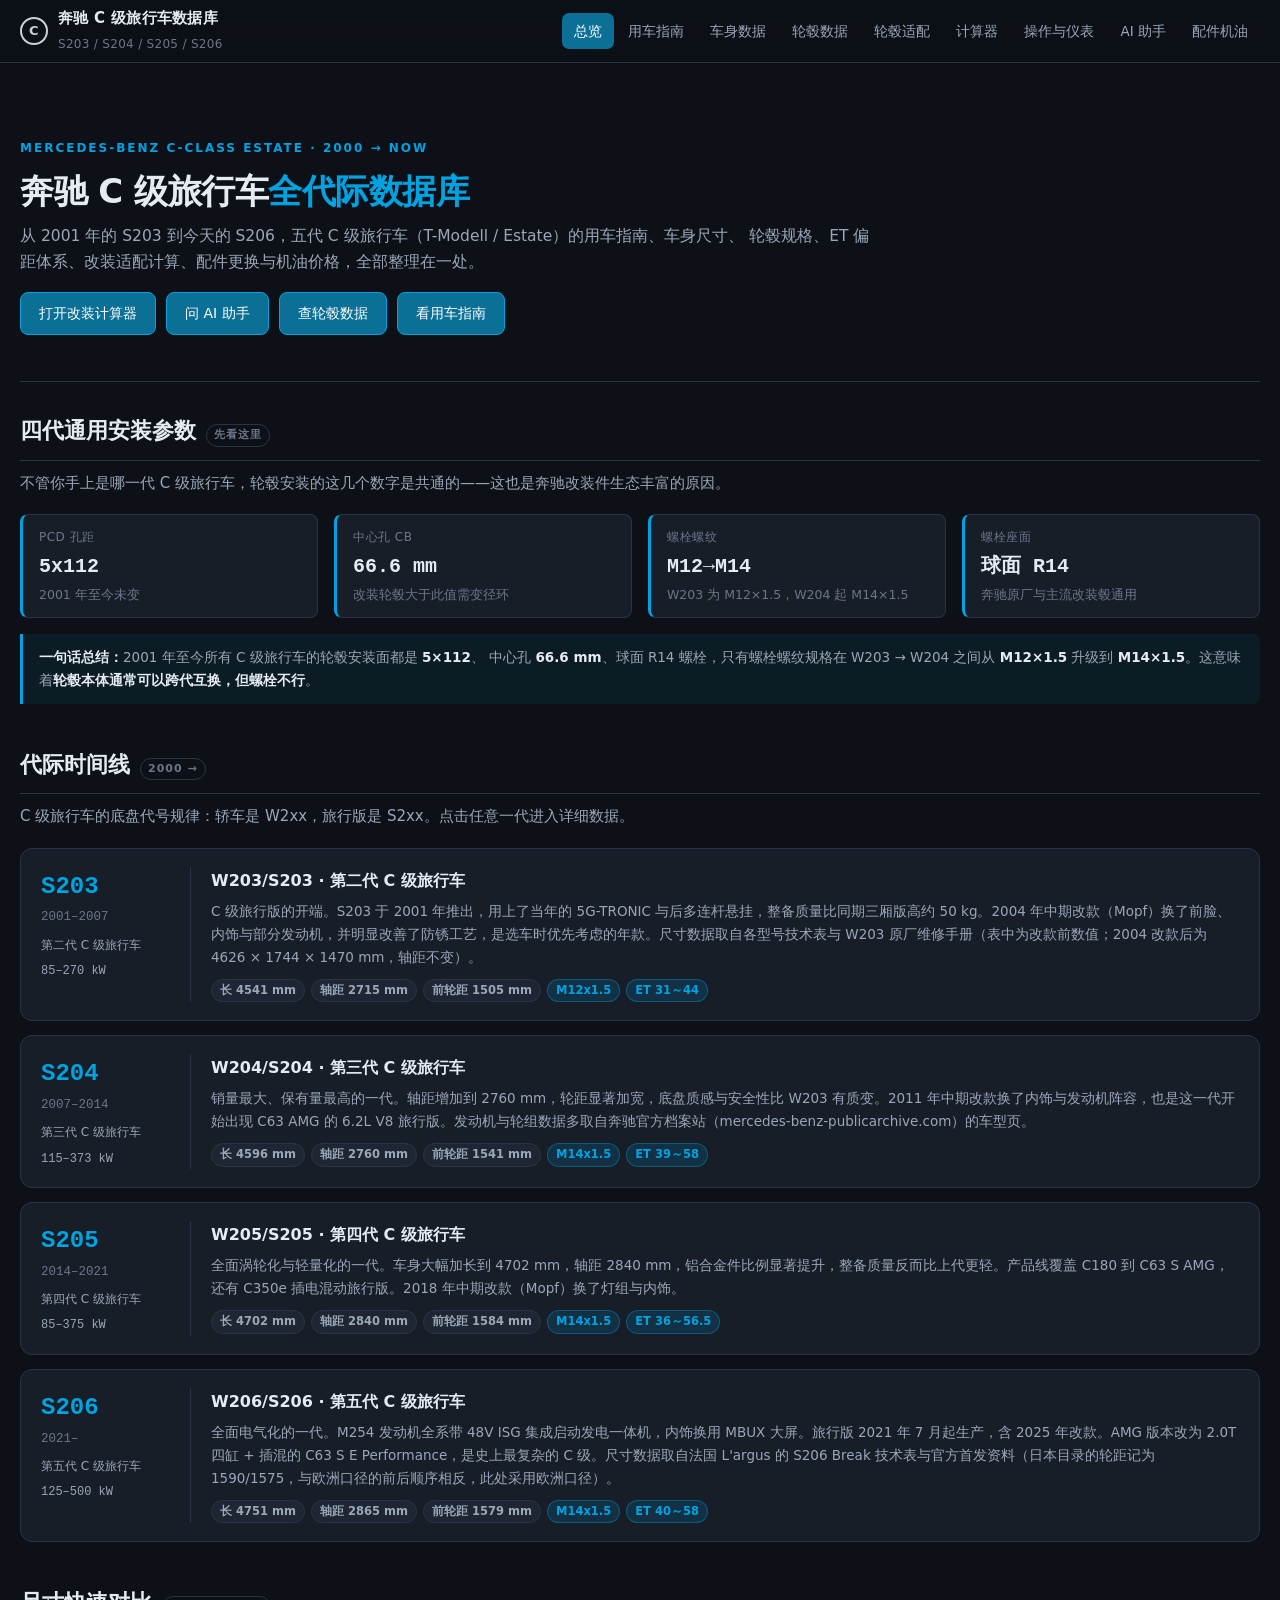
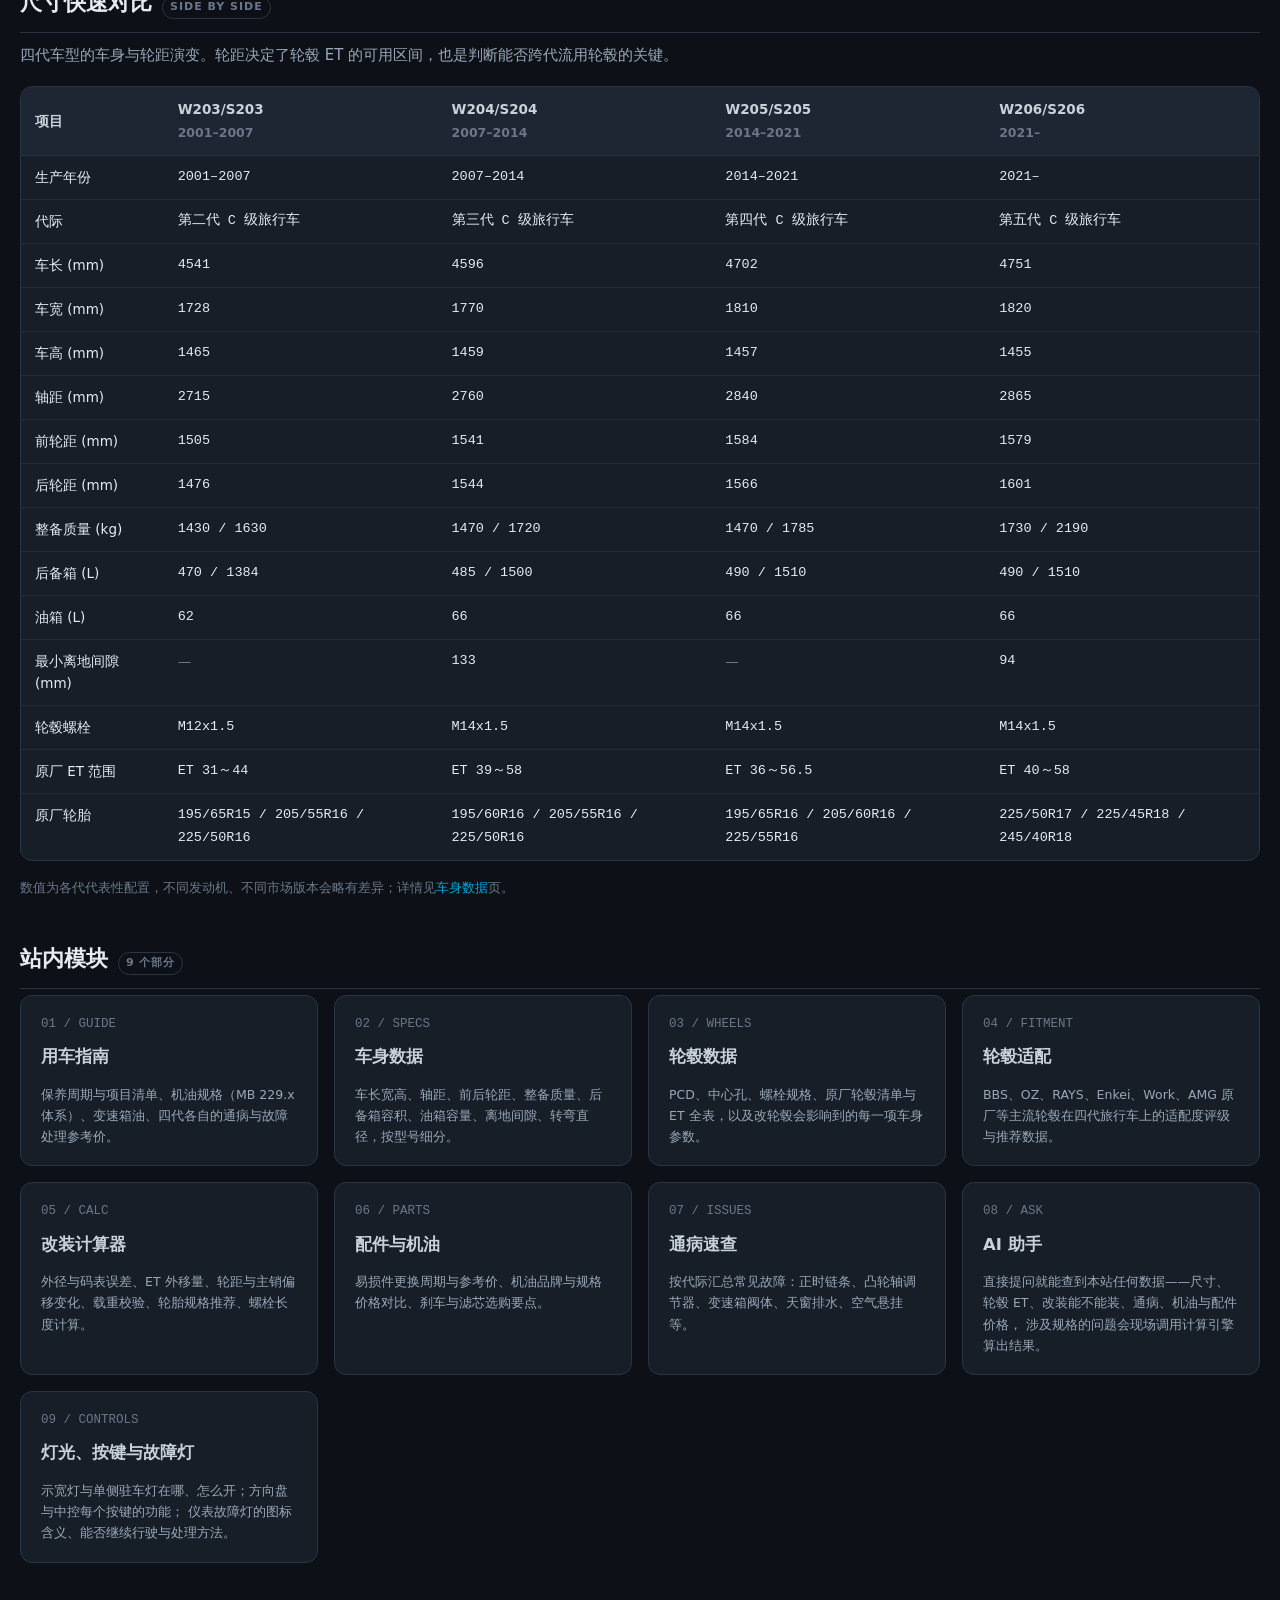
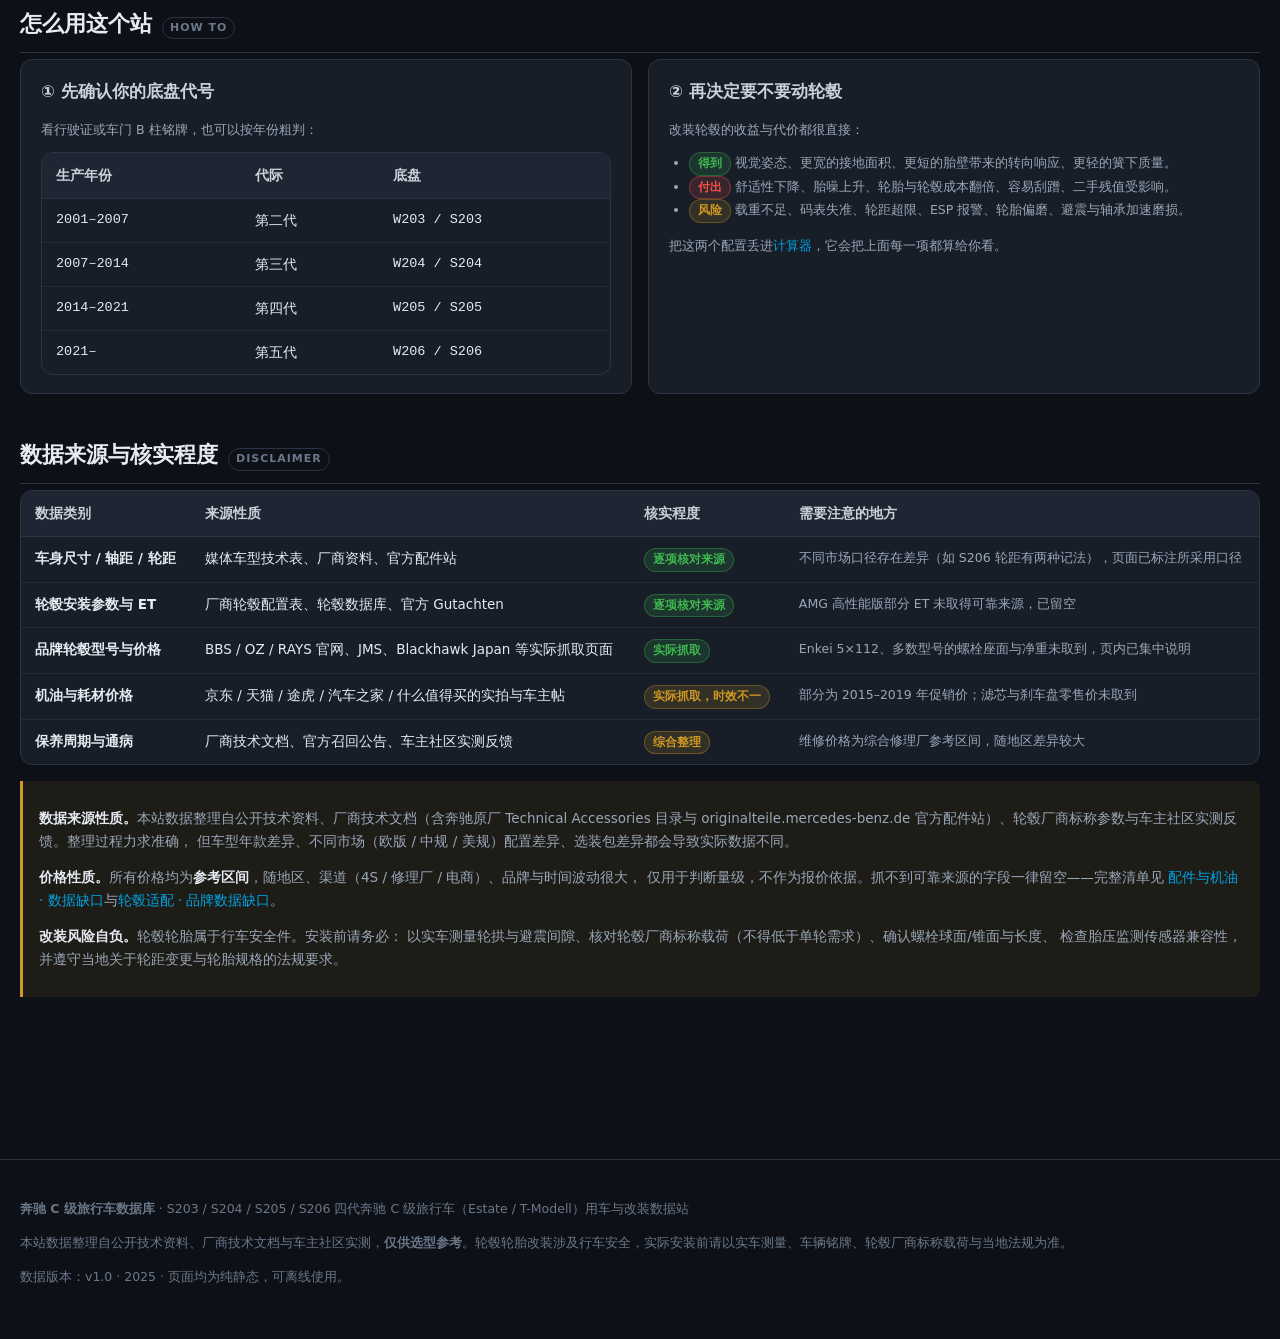
==== index.html @ 6a187854 "feat: 奔驰 C 级旅行车数据库（S203/S204/S205/S206） 纯静态站点，无框架、无构建、无依赖。  - 9 个页面：总览 / 用车指南 / 车身数据 / 轮毂数据 / 改装适配 /" ====
﻿<!DOCTYPE html>
<html lang="zh-CN">
<head>
<meta charset="UTF-8">
<meta name="viewport" content="width=device-width, initial-scale=1">
<title>奔驰 C 级旅行车数据库 · S203/S204/S205/S206 用车指南与轮毂数据</title>
<meta name="description" content="奔驰 C 级旅行车（Estate/T-Modell）2000 年以后全代际资料库：S203、S204、S205、S206 车身尺寸、轮毂数据、ET 偏距、改装适配计算、配件价格与机油规格。">
<link rel="icon" href="favicon.svg" type="image/svg+xml">
<link rel="stylesheet" href="assets/css/style.css">
</head>
<body>

<header class="topbar" id="site-header"></header>

<main class="wrap">

  <div class="hero">
    <span class="eyebrow">Mercedes-Benz C-Class Estate · 2000 → Now</span>
    <h1>奔驰 C 级旅行车<span class="accent">全代际数据库</span></h1>
    <p>从 2001 年的 S203 到今天的 S206，五代 C 级旅行车（T-Modell / Estate）的用车指南、车身尺寸、
       轮毂规格、ET 偏距体系、改装适配计算、配件更换与机油价格，全部整理在一处。</p>
    <div class="toolbar mt16">
      <a class="btn" href="calculator.html">打开改装计算器</a>
      <a class="btn ghost" href="assistant.html">问 AI 助手</a>
      <a class="btn ghost" href="wheels.html">查轮毂数据</a>
      <a class="btn ghost" href="guide.html">看用车指南</a>
    </div>
  </div>

  <!-- ================= 关键数字 ================= -->
  <section>
    <h2 id="key">四代通用安装参数<span class="tag">先看这里</span></h2>
    <p class="lead">不管你手上是哪一代 C 级旅行车，轮毂安装的这几个数字是共通的——这也是奔驰改装件生态丰富的原因。</p>
    <div class="grid cols-4" id="key-stats"></div>
    <div class="note mt16">
      <strong>一句话总结：</strong>2001 年至今所有 C 级旅行车的轮毂安装面都是 <strong>5×112</strong>、
      中心孔 <strong>66.6 mm</strong>、球面 R14 螺栓，只有螺栓螺纹规格在 W203 → W204 之间从
      <strong>M12×1.5</strong> 升级到 <strong>M14×1.5</strong>。这意味着<strong>轮毂本体通常可以跨代互换，但螺栓不行</strong>。
    </div>
  </section>

  <!-- ================= 代际时间线 ================= -->
  <section>
    <h2 id="gens">代际时间线<span class="tag">2000 →</span></h2>
    <p class="lead">C 级旅行车的底盘代号规律：轿车是 W2xx，旅行版是 S2xx。点击任意一代进入详细数据。</p>
    <div class="timeline" id="timeline"></div>
  </section>

  <!-- ================= 快速对比 ================= -->
  <section>
    <h2 id="compare">尺寸快速对比<span class="tag">Side by Side</span></h2>
    <p class="lead">四代车型的车身与轮距演变。轮距决定了轮毂 ET 的可用区间，也是判断能否跨代流用轮毂的关键。</p>
    <div id="quick-compare"></div>
    <div id="compare-note"></div>
  </section>

  <!-- ================= 功能入口 ================= -->
  <section>
    <h2 id="modules">站内模块<span class="tag">9 个部分</span></h2>
    <div class="grid cols-3">
      <a class="card hover" href="guide.html">
        <div class="card-meta">01 / GUIDE</div>
        <h3>用车指南</h3>
        <p class="muted small">保养周期与项目清单、机油规格（MB 229.x 体系）、变速箱油、四代各自的通病与故障处理参考价。</p>
      </a>
      <a class="card hover" href="specs.html">
        <div class="card-meta">02 / SPECS</div>
        <h3>车身数据</h3>
        <p class="muted small">车长宽高、轴距、前后轮距、整备质量、后备箱容积、油箱容量、离地间隙、转弯直径，按型号细分。</p>
      </a>
      <a class="card hover" href="wheels.html">
        <div class="card-meta">03 / WHEELS</div>
        <h3>轮毂数据</h3>
        <p class="muted small">PCD、中心孔、螺栓规格、原厂轮毂清单与 ET 全表，以及改轮毂会影响到的每一项车身参数。</p>
      </a>
      <a class="card hover" href="fitment.html">
        <div class="card-meta">04 / FITMENT</div>
        <h3>轮毂适配</h3>
        <p class="muted small">BBS、OZ、RAYS、Enkei、Work、AMG 原厂等主流轮毂在四代旅行车上的适配度评级与推荐数据。</p>
      </a>
      <a class="card hover" href="calculator.html">
        <div class="card-meta">05 / CALC</div>
        <h3>改装计算器</h3>
        <p class="muted small">外径与码表误差、ET 外移量、轮距与主销偏移变化、载重校验、轮胎规格推荐、螺栓长度计算。</p>
      </a>
      <a class="card hover" href="parts.html">
        <div class="card-meta">06 / PARTS</div>
        <h3>配件与机油</h3>
        <p class="muted small">易损件更换周期与参考价、机油品牌与规格价格对比、刹车与滤芯选购要点。</p>
      </a>
      <a class="card hover" href="guide.html#issues">
        <div class="card-meta">07 / ISSUES</div>
        <h3>通病速查</h3>
        <p class="muted small">按代际汇总常见故障：正时链条、凸轮轴调节器、变速箱阀体、天窗排水、空气悬挂等。</p>
      </a>
      <a class="card hover" href="assistant.html">
        <div class="card-meta">08 / ASK</div>
        <h3>AI 助手</h3>
        <p class="muted small">直接提问就能查到本站任何数据——尺寸、轮毂 ET、改装能不能装、通病、机油与配件价格，
           涉及规格的问题会现场调用计算引擎算出结果。</p>
      </a>
      <a class="card hover" href="controls.html">
        <div class="card-meta">09 / CONTROLS</div>
        <h3>灯光、按键与故障灯</h3>
        <p class="muted small">示宽灯与单侧驻车灯在哪、怎么开；方向盘与中控每个按键的功能；
           仪表故障灯的图标含义、能否继续行驶与处理方法。</p>
      </a>
    </div>
  </section>

  <!-- ================= 使用说明 ================= -->
  <section>
    <h2 id="usage">怎么用这个站<span class="tag">How to</span></h2>
    <div class="grid cols-2">
      <div class="card">
        <h3 class="mt0">① 先确认你的底盘代号</h3>
        <p class="muted small">看行驶证或车门 B 柱铭牌，也可以按年份粗判：</p>
        <div class="table-scroll">
          <table style="min-width:auto">
            <thead><tr><th>生产年份</th><th>代际</th><th>底盘</th></tr></thead>
            <tbody>
              <tr><td class="mono">2001–2007</td><td>第二代</td><td class="mono">W203 / S203</td></tr>
              <tr><td class="mono">2007–2014</td><td>第三代</td><td class="mono">W204 / S204</td></tr>
              <tr><td class="mono">2014–2021</td><td>第四代</td><td class="mono">W205 / S205</td></tr>
              <tr><td class="mono">2021–</td><td>第五代</td><td class="mono">W206 / S206</td></tr>
            </tbody>
          </table>
        </div>
      </div>
      <div class="card">
        <h3 class="mt0">② 再决定要不要动轮毂</h3>
        <p class="muted small">改装轮毂的收益与代价都很直接：</p>
        <ul class="small muted" style="padding-left:20px">
          <li><span class="badge ok">得到</span> 视觉姿态、更宽的接地面积、更短的胎壁带来的转向响应、更轻的簧下质量。</li>
          <li><span class="badge bad">付出</span> 舒适性下降、胎噪上升、轮胎与轮毂成本翻倍、容易刮蹭、二手残值受影响。</li>
          <li><span class="badge warn">风险</span> 载重不足、码表失准、轮距超限、ESP 报警、轮胎偏磨、避震与轴承加速磨损。</li>
        </ul>
        <p class="small muted mb0">把这两个配置丢进<a href="calculator.html">计算器</a>，它会把上面每一项都算给你看。</p>
      </div>
    </div>
  </section>

  <!-- ================= 免责 ================= -->
  <section>
    <h2 id="disclaimer">数据来源与核实程度<span class="tag">Disclaimer</span></h2>

    <div class="table-scroll">
      <table>
        <thead><tr><th>数据类别</th><th>来源性质</th><th>核实程度</th><th>需要注意的地方</th></tr></thead>
        <tbody>
          <tr>
            <td><strong>车身尺寸 / 轴距 / 轮距</strong></td>
            <td>媒体车型技术表、厂商资料、官方配件站</td>
            <td><span class="badge ok">逐项核对来源</span></td>
            <td class="small muted">不同市场口径存在差异（如 S206 轮距有两种记法），页面已标注所采用口径</td>
          </tr>
          <tr>
            <td><strong>轮毂安装参数与 ET</strong></td>
            <td>厂商轮毂配置表、轮毂数据库、官方 Gutachten</td>
            <td><span class="badge ok">逐项核对来源</span></td>
            <td class="small muted">AMG 高性能版部分 ET 未取得可靠来源，已留空</td>
          </tr>
          <tr>
            <td><strong>品牌轮毂型号与价格</strong></td>
            <td>BBS / OZ / RAYS 官网、JMS、Blackhawk Japan 等实际抓取页面</td>
            <td><span class="badge ok">实际抓取</span></td>
            <td class="small muted">Enkei 5×112、多数型号的螺栓座面与净重未取到，页内已集中说明</td>
          </tr>
          <tr>
            <td><strong>机油与耗材价格</strong></td>
            <td>京东 / 天猫 / 途虎 / 汽车之家 / 什么值得买的实拍与车主帖</td>
            <td><span class="badge warn">实际抓取，时效不一</span></td>
            <td class="small muted">部分为 2015–2019 年促销价；滤芯与刹车盘零售价未取到</td>
          </tr>
          <tr>
            <td><strong>保养周期与通病</strong></td>
            <td>厂商技术文档、官方召回公告、车主社区实测反馈</td>
            <td><span class="badge warn">综合整理</span></td>
            <td class="small muted">维修价格为综合修理厂参考区间，随地区差异较大</td>
          </tr>
        </tbody>
      </table>
    </div>

    <div class="note warn mt16">
      <p><strong>数据来源性质。</strong>本站数据整理自公开技术资料、厂商技术文档（含奔驰原厂 Technical Accessories 目录与
         originalteile.mercedes-benz.de 官方配件站）、轮毂厂商标称参数与车主社区实测反馈。整理过程力求准确，
         但车型年款差异、不同市场（欧版 / 中规 / 美规）配置差异、选装包差异都会导致实际数据不同。</p>
      <p><strong>价格性质。</strong>所有价格均为<strong>参考区间</strong>，随地区、渠道（4S / 修理厂 / 电商）、品牌与时间波动很大，
         仅用于判断量级，不作为报价依据。抓不到可靠来源的字段一律留空——完整清单见
         <a href="parts.html#gaps">配件与机油 · 数据缺口</a>与<a href="fitment.html#brands">轮毂适配 · 品牌数据缺口</a>。</p>
      <p><strong>改装风险自负。</strong>轮毂轮胎属于行车安全件。安装前请务必：
         以实车测量轮拱与避震间隙、核对轮毂厂商标称载荷（不得低于单轮需求）、确认螺栓球面/锥面与长度、
         检查胎压监测传感器兼容性，并遵守当地关于轮距变更与轮胎规格的法规要求。</p>
    </div>
  </section>

</main>

<footer class="footer" id="site-footer"></footer>

<script src="data/c-class-data.js"></script>
<script src="assets/js/app.js"></script>
<script src="assets/js/home.js"></script>
</body>
</html>
---- assets/css/style.css ----
/* ==========================================================================
   奔驰 C 级旅行车（S203 / S204 / S205 / S206）用车与改装数据库
   统一样式表
   ========================================================================== */

:root {
  /* 配色：深色底 + 奔驰银 + AMG 点缀 */
  --bg: #0d1117;
  --bg-soft: #141a23;
  --panel: #171e28;
  --panel-2: #1d2632;
  --line: #2a3444;
  --line-soft: #222b38;

  --text: #e6ebf2;
  --text-dim: #9aa7b8;
  --text-faint: #6b7789;

  --accent: #00a3e0;        /* 奔驰蓝 */
  --accent-dim: #0b6f96;
  --silver: #c9d1d9;
  --amg: #e10600;           /* AMG 红 */
  --ok: #3fb950;
  --warn: #d29922;
  --bad: #f85149;
  --purple: #a371f7;

  --radius: 12px;
  --radius-sm: 8px;
  --shadow: 0 6px 24px rgba(0, 0, 0, .35);
  --mono: "SFMono-Regular", Consolas, "Liberation Mono", Menlo, monospace;
  --sans: "Segoe UI", "Microsoft YaHei", "PingFang SC", "Hiragino Sans GB", system-ui, sans-serif;
}

* { box-sizing: border-box; }

html { scroll-behavior: smooth; scroll-padding-top: 84px; }

body {
  margin: 0;
  background: var(--bg);
  color: var(--text);
  font-family: var(--sans);
  font-size: 15px;
  line-height: 1.7;
  -webkit-font-smoothing: antialiased;
}

a { color: var(--accent); text-decoration: none; }
a:hover { text-decoration: underline; }

/* ---------- 顶部导航 ---------- */
.topbar {
  position: sticky;
  top: 0;
  z-index: 100;
  background: rgba(13, 17, 23, .92);
  backdrop-filter: blur(10px);
  border-bottom: 1px solid var(--line);
}

.topbar-inner {
  max-width: 1280px;
  margin: 0 auto;
  padding: 0 20px;
  display: flex;
  align-items: center;
  gap: 22px;
  min-height: 62px;
  flex-wrap: wrap;
}

.brand {
  display: flex;
  align-items: center;
  gap: 10px;
  font-weight: 700;
  font-size: 15px;
  color: var(--text);
  letter-spacing: .3px;
  white-space: nowrap;
}
.brand:hover { text-decoration: none; }
.brand .mark {
  width: 28px; height: 28px;
  display: grid; place-items: center;
  border: 2px solid var(--silver);
  border-radius: 50%;
  font-size: 13px;
  color: var(--silver);
  flex: 0 0 auto;
}
.brand small { color: var(--text-faint); font-weight: 400; font-size: 12px; }

.nav { display: flex; gap: 2px; flex-wrap: wrap; margin-left: auto; }
.nav a {
  padding: 7px 12px;
  border-radius: 7px;
  color: var(--text-dim);
  font-size: 13.5px;
  white-space: nowrap;
  transition: .15s;
}
.nav a:hover { background: var(--panel-2); color: var(--text); text-decoration: none; }
.nav a.active { background: var(--accent-dim); color: #fff; }

/* ---------- 布局 ---------- */
.wrap { max-width: 1280px; margin: 0 auto; padding: 28px 20px 80px; }

.hero {
  padding: 44px 0 30px;
  border-bottom: 1px solid var(--line);
  margin-bottom: 30px;
}
.hero h1 {
  margin: 0 0 10px;
  font-size: 34px;
  line-height: 1.25;
  letter-spacing: -.5px;
}
.hero h1 .accent { color: var(--accent); }
.hero p { margin: 0; color: var(--text-dim); max-width: 860px; font-size: 15.5px; }
.hero .eyebrow {
  display: inline-block;
  font-size: 12px;
  letter-spacing: 2px;
  text-transform: uppercase;
  color: var(--accent);
  margin-bottom: 12px;
  font-weight: 600;
}

section { margin-bottom: 42px; }

h2 {
  font-size: 22px;
  margin: 0 0 6px;
  padding-bottom: 10px;
  border-bottom: 1px solid var(--line);
  display: flex;
  align-items: baseline;
  gap: 10px;
  flex-wrap: wrap;
}
h2 .tag {
  font-size: 11px;
  font-weight: 600;
  letter-spacing: 1px;
  color: var(--text-faint);
  border: 1px solid var(--line);
  padding: 1px 7px;
  border-radius: 20px;
  text-transform: uppercase;
}
h3 { font-size: 16.5px; margin: 26px 0 10px; color: var(--silver); }
h4 { font-size: 14.5px; margin: 18px 0 8px; color: var(--text-dim); }
.lead { color: var(--text-dim); margin: 10px 0 18px; }

/* ---------- 卡片 ---------- */
.grid { display: grid; gap: 16px; }
.grid.cols-2 { grid-template-columns: repeat(auto-fit, minmax(340px, 1fr)); }
.grid.cols-3 { grid-template-columns: repeat(auto-fit, minmax(260px, 1fr)); }
.grid.cols-4 { grid-template-columns: repeat(auto-fit, minmax(200px, 1fr)); }

.card {
  background: var(--panel);
  border: 1px solid var(--line);
  border-radius: var(--radius);
  padding: 18px 20px;
  transition: .18s;
}
.card.hover:hover { border-color: var(--accent-dim); transform: translateY(-2px); }
.card h3 { margin-top: 0; }
.card p:last-child { margin-bottom: 0; }
.card .card-meta {
  font-size: 12.5px;
  color: var(--text-faint);
  font-family: var(--mono);
  margin-bottom: 8px;
}

.stat {
  background: var(--panel);
  border: 1px solid var(--line);
  border-left: 3px solid var(--accent);
  border-radius: var(--radius-sm);
  padding: 12px 16px;
}
.stat .k { font-size: 12px; color: var(--text-faint); letter-spacing: .5px; }
.stat .v { font-size: 20px; font-weight: 700; font-family: var(--mono); margin-top: 2px; }
.stat .v small { font-size: 12px; color: var(--text-dim); font-weight: 400; margin-left: 3px; }

/* ---------- 表格 ---------- */
/* grid / flex 项的 min-width 默认是 auto，内含 min-width 的表格会把布局撑破，
   因此在窄屏下必须显式允许收缩，让 .table-scroll 自己横向滚动 */
.grid > *, .calc-grid > * { min-width: 0; }

.table-scroll {
  overflow-x: auto;
  max-width: 100%;
  min-width: 0;
  border: 1px solid var(--line);
  border-radius: var(--radius);
  background: var(--panel);
  -webkit-overflow-scrolling: touch;
}
table { border-collapse: collapse; width: 100%; font-size: 13.5px; min-width: 560px; }
thead th {
  background: var(--panel-2);
  text-align: left;
  padding: 11px 14px;
  font-weight: 600;
  color: var(--silver);
  border-bottom: 1px solid var(--line);
  white-space: nowrap;
  position: sticky; top: 0;
}
tbody td { padding: 10px 14px; border-bottom: 1px solid var(--line-soft); vertical-align: top; }
tbody tr:last-child td { border-bottom: none; }
tbody tr:hover { background: rgba(0, 163, 224, .05); }
td.num, th.num { text-align: right; font-family: var(--mono); white-space: nowrap; }
td.mono { font-family: var(--mono); }
td.nowrap { white-space: nowrap; }

/* ---------- 标记 ---------- */
.badge {
  display: inline-block;
  padding: 1px 8px;
  border-radius: 20px;
  font-size: 11.5px;
  font-weight: 600;
  line-height: 1.7;
  white-space: nowrap;
}
.badge.ok   { background: rgba(63,185,80,.15);  color: var(--ok);   border: 1px solid rgba(63,185,80,.35); }
.badge.warn { background: rgba(210,153,34,.15); color: var(--warn); border: 1px solid rgba(210,153,34,.35); }
.badge.bad  { background: rgba(248,81,73,.15);  color: var(--bad);  border: 1px solid rgba(248,81,73,.35); }
.badge.info { background: rgba(0,163,224,.15);  color: var(--accent); border: 1px solid rgba(0,163,224,.35); }
.badge.amg  { background: rgba(225,6,0,.15);    color: #ff6b63;     border: 1px solid rgba(225,6,0,.4); }
.badge.gray { background: var(--panel-2);       color: var(--text-dim); border: 1px solid var(--line); }

.note {
  border-left: 3px solid var(--accent);
  background: rgba(0,163,224,.07);
  padding: 12px 16px;
  border-radius: 0 var(--radius-sm) var(--radius-sm) 0;
  margin: 16px 0;
  font-size: 13.5px;
  color: var(--text-dim);
}
.note.warn { border-color: var(--warn); background: rgba(210,153,34,.08); }
.note.bad  { border-color: var(--bad);  background: rgba(248,81,73,.08); }
.note strong { color: var(--text); }

/* ---------- 代际时间线 ---------- */
.timeline { position: relative; padding-left: 0; display: grid; gap: 14px; }
.gen-card {
  display: grid;
  grid-template-columns: 150px 1fr;
  gap: 20px;
  background: var(--panel);
  border: 1px solid var(--line);
  border-radius: var(--radius);
  padding: 18px 20px;
  transition: .18s;
}
.gen-card:hover { border-color: var(--accent-dim); }
.gen-card .gen-id { border-right: 1px solid var(--line); padding-right: 16px; }
.gen-card .gen-id .code { font-size: 24px; font-weight: 700; font-family: var(--mono); color: var(--accent); }
.gen-card .gen-id .yrs { font-size: 12.5px; color: var(--text-faint); font-family: var(--mono); }
.gen-card .gen-id .ord { font-size: 12px; color: var(--text-dim); margin-top: 6px; }
.gen-card h3 { margin: 0 0 6px; font-size: 16px; color: var(--text); }
.gen-card p { margin: 0 0 10px; font-size: 13.5px; color: var(--text-dim); }
.gen-card .chips { display: flex; gap: 6px; flex-wrap: wrap; }

/* ---------- 计算器 ---------- */
.calc-grid { display: grid; grid-template-columns: repeat(auto-fit, minmax(320px, 1fr)); gap: 20px; }
.calc-panel {
  background: var(--panel);
  border: 1px solid var(--line);
  border-radius: var(--radius);
  padding: 20px;
}
.calc-panel h3 { margin-top: 0; }
.field { margin-bottom: 13px; }
.field label {
  display: block;
  font-size: 12.5px;
  color: var(--text-dim);
  margin-bottom: 5px;
  font-weight: 500;
}
.field .hint { color: var(--text-faint); font-weight: 400; font-size: 11.5px; }
input[type="number"], input[type="text"], select {
  width: 100%;
  background: var(--bg-soft);
  border: 1px solid var(--line);
  color: var(--text);
  padding: 9px 11px;
  border-radius: var(--radius-sm);
  font-family: var(--mono);
  font-size: 14px;
  outline: none;
  transition: .15s;
}
input:focus, select:focus { border-color: var(--accent); box-shadow: 0 0 0 3px rgba(0,163,224,.15); }
select { font-family: var(--sans); }
.row2 { display: grid; grid-template-columns: 1fr 1fr; gap: 10px; }
.row3 { display: grid; grid-template-columns: 1fr 1fr 1fr; gap: 10px; }

button, .btn {
  background: var(--accent-dim);
  color: #fff;
  border: 1px solid var(--accent);
  padding: 9px 18px;
  border-radius: var(--radius-sm);
  font-size: 14px;
  font-family: var(--sans);
  cursor: pointer;
  transition: .15s;
}
button:hover, .btn:hover { background: var(--accent); text-decoration: none; }
button.ghost { background: transparent; border-color: var(--line); color: var(--text-dim); }
button.ghost:hover { background: var(--panel-2); color: var(--text); }

.result-box {
  background: var(--bg-soft);
  border: 1px solid var(--line);
  border-radius: var(--radius-sm);
  padding: 14px 16px;
  font-family: var(--mono);
  font-size: 13.5px;
}
.result-box .line {
  display: flex;
  justify-content: space-between;
  gap: 14px;
  padding: 5px 0;
  border-bottom: 1px dashed var(--line-soft);
}
.result-box .line:last-child { border-bottom: none; }
.result-box .line .lbl { color: var(--text-dim); font-family: var(--sans); }
.result-box .line .val { font-weight: 700; text-align: right; }
.val.ok { color: var(--ok); } .val.warn { color: var(--warn); } .val.bad { color: var(--bad); }

.gauge {
  height: 8px;
  background: var(--bg-soft);
  border-radius: 20px;
  overflow: hidden;
  margin: 4px 0 12px;
  border: 1px solid var(--line);
}
.gauge span { display: block; height: 100%; background: var(--accent); transition: width .25s; }
.gauge span.warn { background: var(--warn); }
.gauge span.bad { background: var(--bad); }

/* ---------- 搜索/筛选 ---------- */
.toolbar {
  display: flex;
  gap: 10px;
  flex-wrap: wrap;
  align-items: center;
  margin-bottom: 16px;
}
.toolbar input[type="text"] { max-width: 320px; }
.toolbar select { max-width: 220px; }
.chip {
  border: 1px solid var(--line);
  background: var(--panel);
  color: var(--text-dim);
  padding: 5px 13px;
  border-radius: 20px;
  font-size: 13px;
  cursor: pointer;
  transition: .15s;
  user-select: none;
}
.chip:hover { border-color: var(--accent-dim); color: var(--text); }
.chip.active { background: var(--accent-dim); border-color: var(--accent); color: #fff; }

/* ---------- 页脚 ---------- */
.footer {
  border-top: 1px solid var(--line);
  margin-top: 40px;
  padding: 26px 20px 40px;
  color: var(--text-faint);
  font-size: 12.5px;
}
.footer-inner { max-width: 1280px; margin: 0 auto; }
.footer a { color: var(--text-dim); }

/* ---------- 工具类 ---------- */
.muted { color: var(--text-dim); }
.faint { color: var(--text-faint); }
.small { font-size: 12.5px; }
.mono { font-family: var(--mono); }
.mt0 { margin-top: 0; } .mb0 { margin-bottom: 0; }
.mt16 { margin-top: 16px; } .mt24 { margin-top: 24px; }
.center { text-align: center; }
.hidden { display: none !important; }
hr.soft { border: none; border-top: 1px solid var(--line); margin: 26px 0; }

kbd {
  background: var(--panel-2);
  border: 1px solid var(--line);
  border-bottom-width: 2px;
  border-radius: 5px;
  padding: 1px 6px;
  font-family: var(--mono);
  font-size: 12px;
}

@media (max-width: 720px) {
  .hero h1 { font-size: 26px; }
  .gen-card { grid-template-columns: 1fr; gap: 10px; }
  .gen-card .gen-id { border-right: none; border-bottom: 1px solid var(--line); padding: 0 0 10px; }
  .nav { margin-left: 0; width: 100%; }
  .wrap { padding: 20px 14px 60px; }
  .row3 { grid-template-columns: 1fr; }
  .topbar-inner { min-height: auto; padding: 10px 14px; }
  html { scroll-padding-top: 130px; }
}

/* ---------- AI 助手 ---------- */
.chat-wrap {
  background: var(--panel);
  border: 1px solid var(--line);
  border-radius: var(--radius);
  padding: 18px;
}
.chat-log {
  height: 540px;
  overflow-y: auto;
  padding: 6px 4px 12px;
  display: flex;
  flex-direction: column;
  gap: 16px;
  scroll-behavior: smooth;
}
.msg { display: flex; gap: 12px; align-items: flex-start; }
.msg-av {
  flex: 0 0 auto;
  width: 30px; height: 30px;
  border-radius: 50%;
  display: grid; place-items: center;
  font-size: 12px; font-weight: 700;
  background: var(--panel-2);
  border: 1px solid var(--line);
  color: var(--text-dim);
}
.msg-user { flex-direction: row-reverse; }
.msg-user .msg-av { background: var(--accent-dim); border-color: var(--accent); color: #fff; }
.msg-body {
  max-width: 84%;
  background: var(--bg-soft);
  border: 1px solid var(--line);
  border-radius: var(--radius-sm);
  padding: 12px 14px;
  font-size: 14px;
  overflow-x: auto;
}
.msg-user .msg-body { background: rgba(0,163,224,.12); border-color: var(--accent-dim); }
.msg-body p { margin: 0 0 8px; }
.msg-body p:last-child { margin-bottom: 0; }
.msg-body > table { min-width: 420px; font-size: 12.5px; }
.msg-body th, .msg-body td { padding: 7px 9px; }
.msg-body .table-scroll { margin: 10px 0; }
.msg-body .table-scroll table { min-width: 420px; }
.msg-body h3 { margin: 0 0 6px; }
.msg-body .card { padding: 12px 14px; background: var(--panel); }
.msg-body .result-box { font-size: 12.5px; }
.msg-links { margin-top: 10px; display: flex; gap: 14px; flex-wrap: wrap; }
.msg-links a { font-size: 12.5px; }
.msg-meta { margin-top: 8px; font-size: 11.5px; color: var(--text-faint); }
.chat-input-row { display: flex; gap: 10px; margin-top: 14px; }
.chat-input-row input { flex: 1; font-family: var(--sans); font-size: 14.5px; }
.chat-input-row button { white-space: nowrap; }
.dot {
  display: inline-block; width: 6px; height: 6px; margin-right: 4px;
  border-radius: 50%; background: var(--text-dim);
  animation: blink 1.2s infinite;
}
.dot:nth-child(2) { animation-delay: .2s; }
.dot:nth-child(3) { animation-delay: .4s; }
@keyframes blink { 0%, 60%, 100% { opacity: .25; } 30% { opacity: 1; } }
.src { font-size: 12.5px; white-space: nowrap; }

@media (max-width: 720px) {
  .chat-log { height: 62vh; }
  .msg-body { max-width: 92%; }
  .chat-input-row { flex-direction: column; }
}

/* ---------- 仪表故障灯 / 操作页 ---------- */
.wl-svg { display: block; }
.wl-row { display: flex; align-items: center; gap: 12px; }
.wl-icon {
  flex: 0 0 auto;
  display: grid; place-items: center;
  background: var(--bg);
  border: 1px solid var(--line);
  border-radius: 10px;
  padding: 6px;
}
.wl-card {
  background: var(--panel);
  border: 1px solid var(--line);
  border-left: 4px solid var(--line);
  border-radius: var(--radius);
  padding: 16px 18px;
  margin-bottom: 16px;
}
.wl-red { border-left-color: var(--bad); }
.wl-amber { border-left-color: var(--warn); }
.wl-green { border-left-color: var(--ok); }
.wl-blue { border-left-color: var(--accent); }
.wl-gray { border-left-color: var(--text-faint); }
.wl-head { display: flex; gap: 14px; align-items: center; margin-bottom: 10px; }
.wl-title h3 { margin: 0 0 6px; font-size: 16px; color: var(--text); }
.wl-badges { display: flex; gap: 6px; flex-wrap: wrap; }
.wl-card h4 {
  font-size: 12px; color: var(--text-faint); margin: 0 0 6px;
  letter-spacing: .5px;
}
.wl-card ul, .wl-card ol { margin: 0; padding-left: 18px; }
.wl-card li { margin-bottom: 4px; }
.wl-rule {
  background: var(--panel);
  border: 1px solid var(--line);
  border-left: 4px solid var(--line);
  border-radius: var(--radius-sm);
  padding: 14px 16px;
}
.wl-rule-head { display: flex; align-items: center; gap: 10px; margin-bottom: 8px; font-size: 15px; }
.wl-rule-red { border-left-color: var(--bad); }
.wl-rule-amber { border-left-color: var(--warn); }
.wl-rule-green { border-left-color: var(--ok); }
.wl-rule-blue { border-left-color: var(--accent); }

@media print {
  .topbar, .footer { display: none; }
  body { background: #fff; color: #000; }
  .card, .table-scroll, .calc-panel { border-color: #ccc; background: #fff; }
}
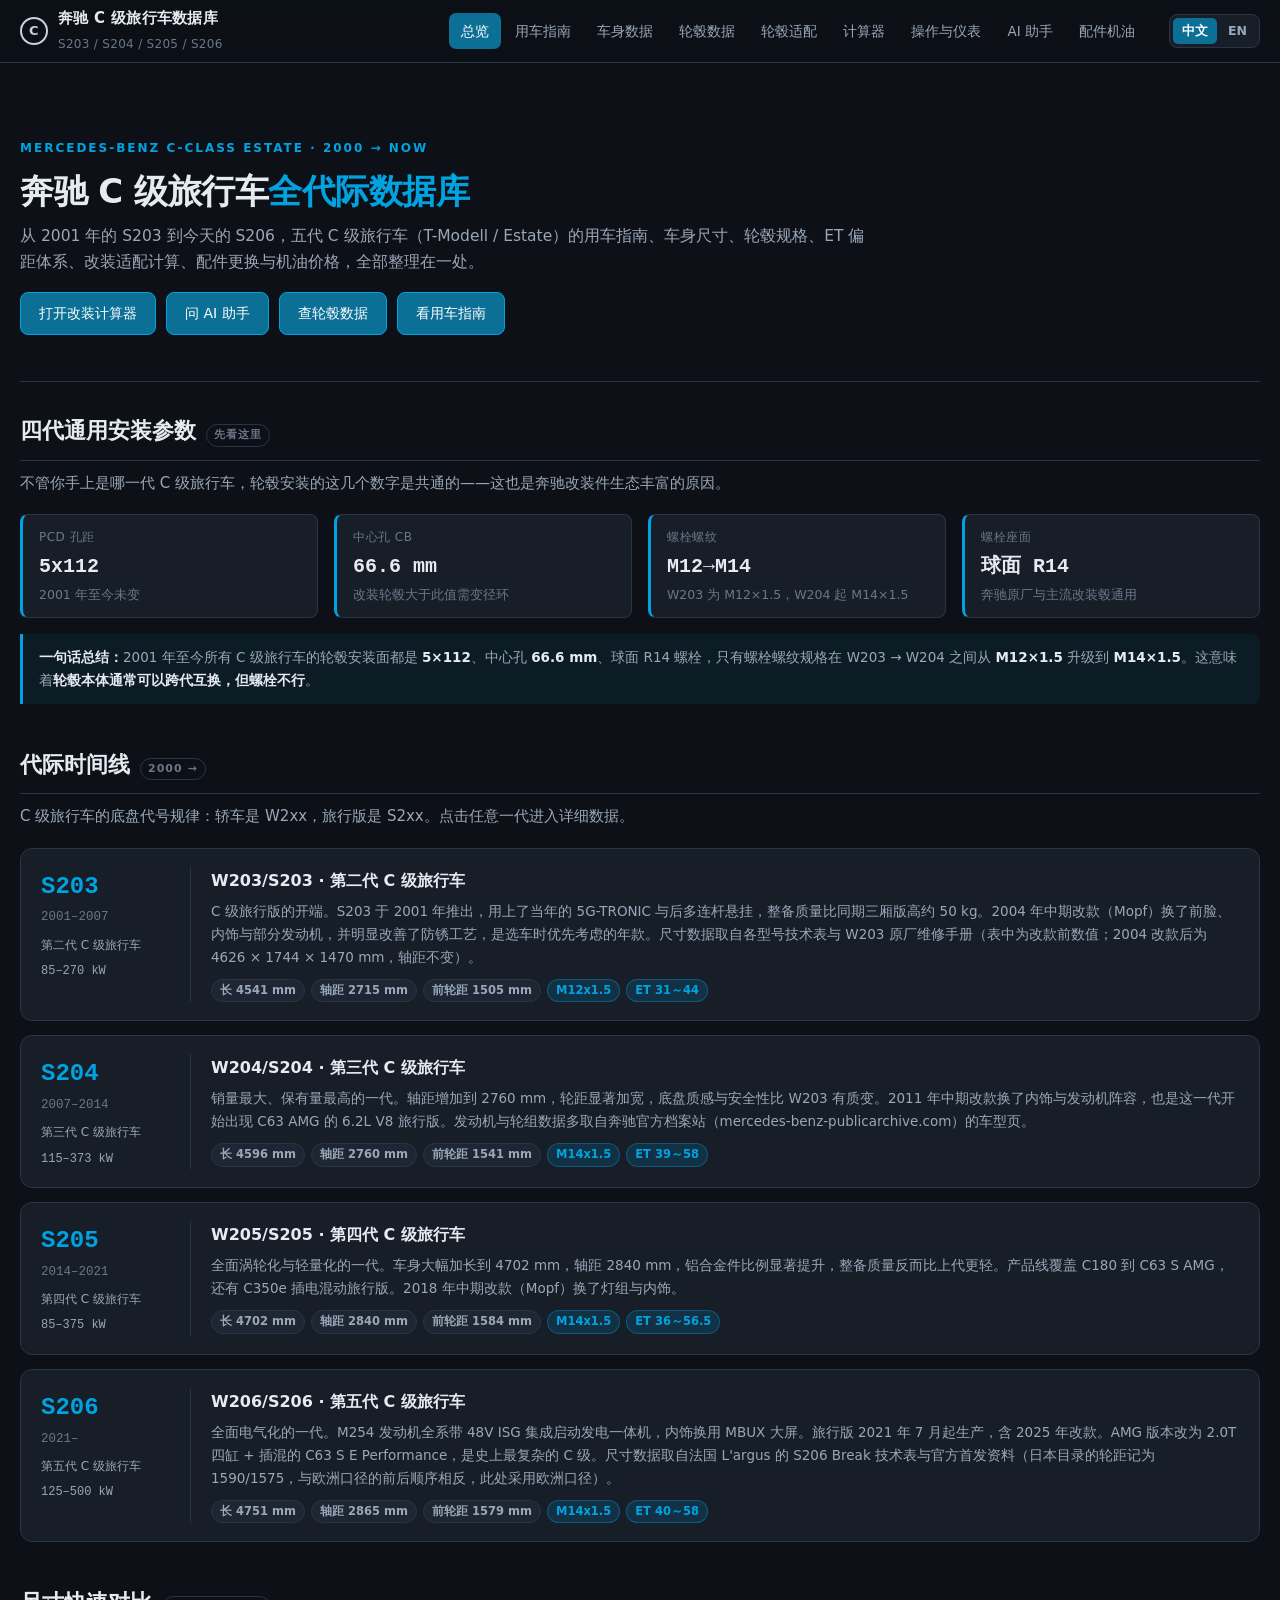
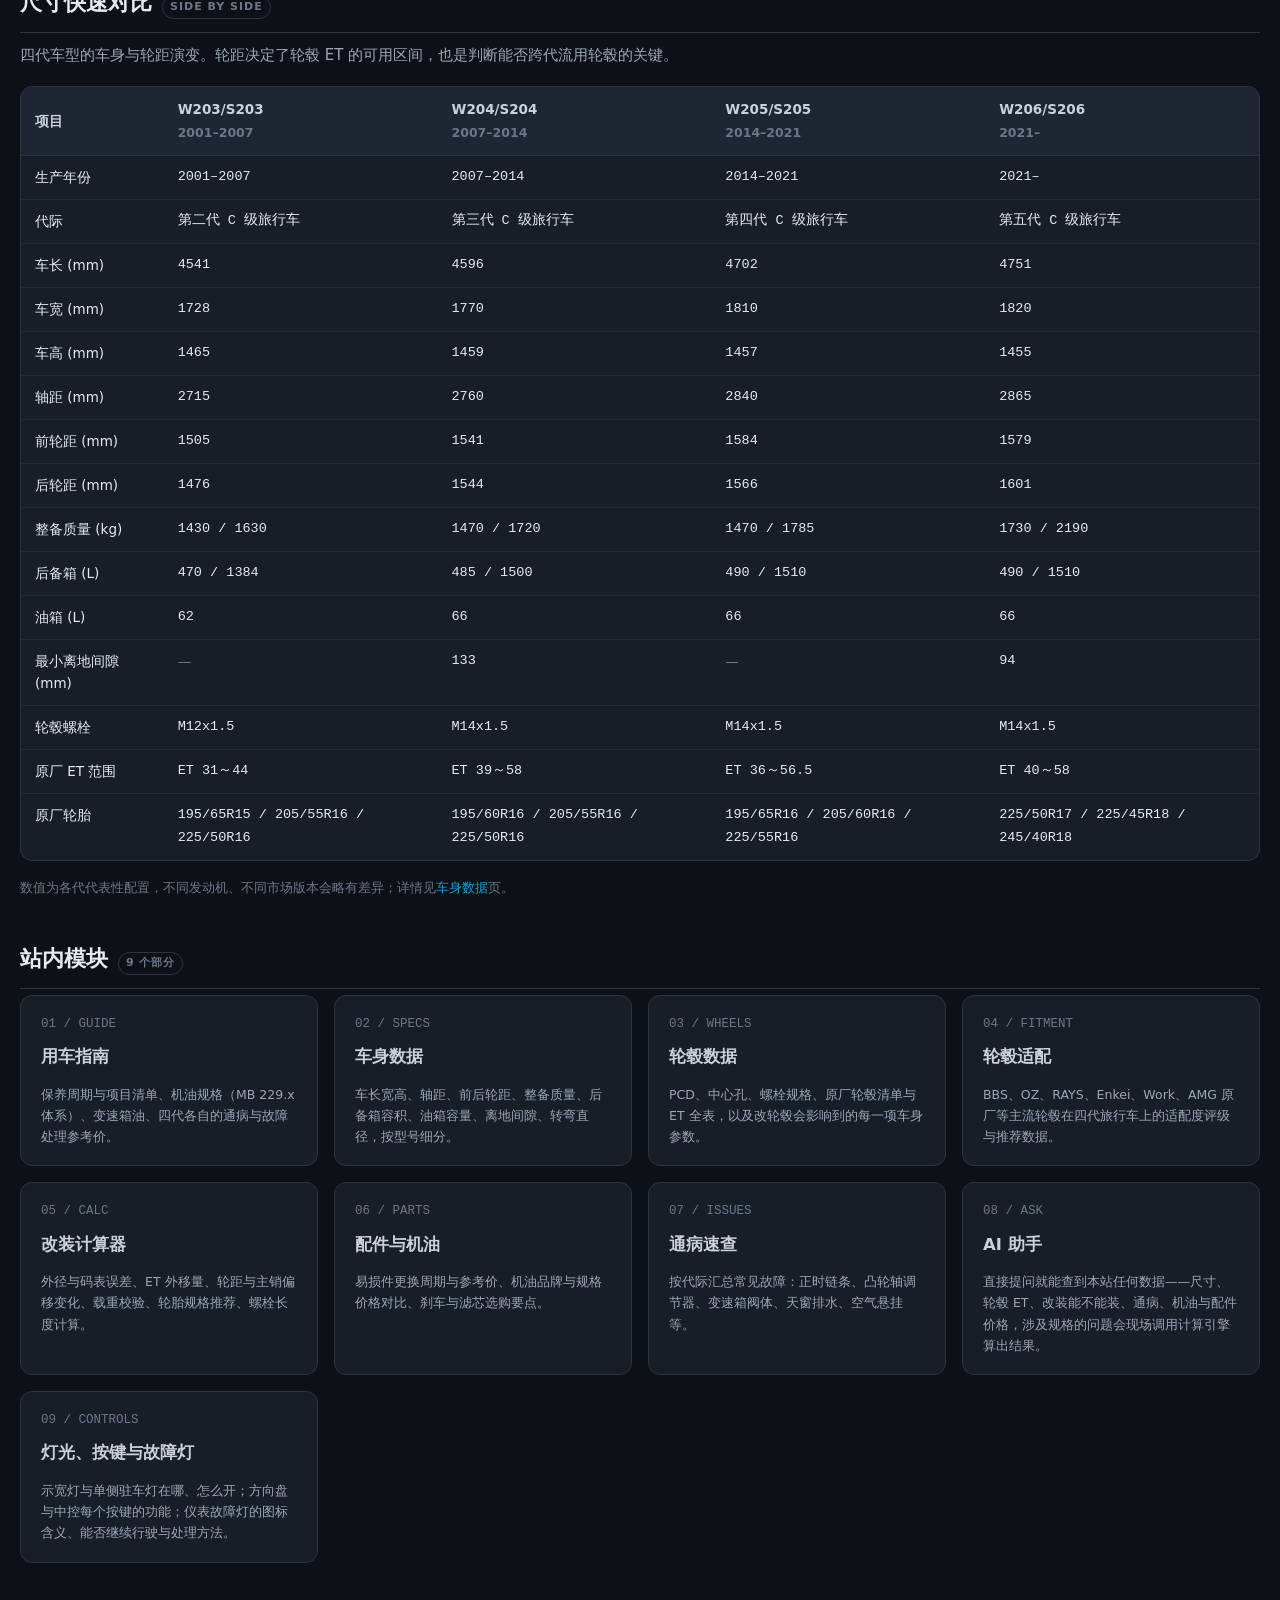
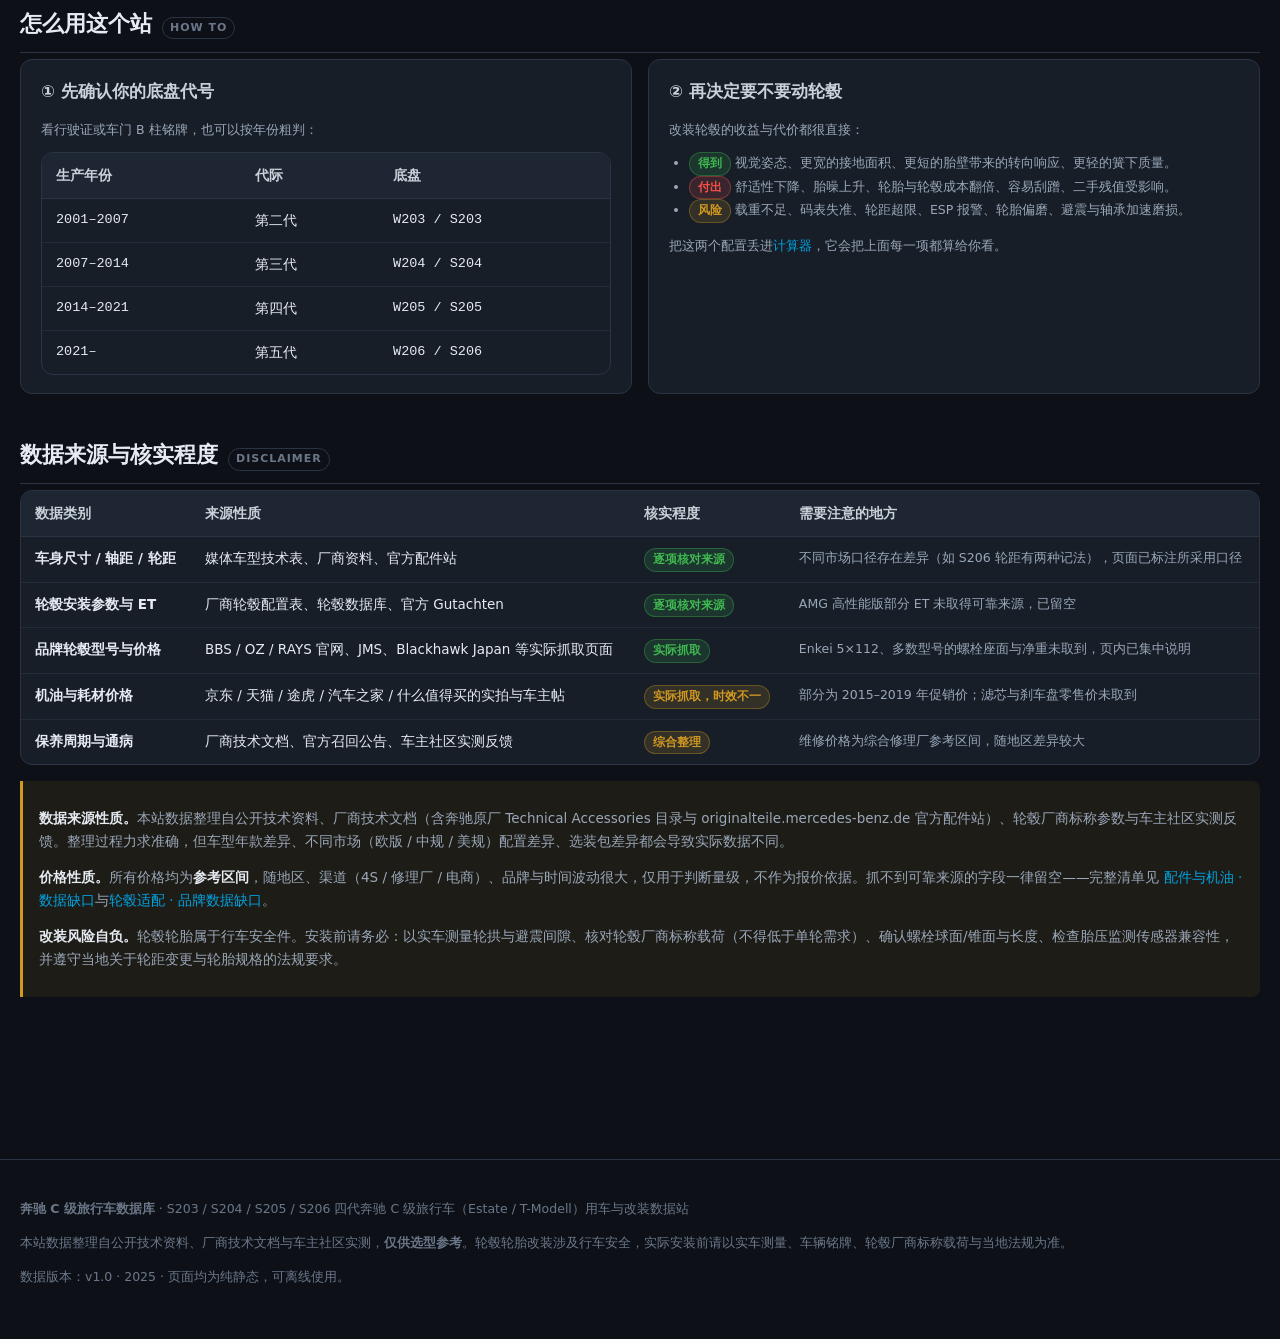
==== commit 635cf280: "feat(i18n): 中英文双语切换（第 1 步：架构 + 导航/页头/页脚/首页） - 新增 lang/zh.js、lang/en.js 文案字典 - 新增 assets/js/i18n.js：语" ====
--- a/index.html
+++ b/index.html
@@ -1,10 +1,10 @@
-﻿<!DOCTYPE html>
-<html lang="zh-CN">
+<!DOCTYPE html>
+<html lang="zh-CN" data-i18n-title="site.docTitle">
 <head>
 <meta charset="UTF-8">
 <meta name="viewport" content="width=device-width, initial-scale=1">
 <title>奔驰 C 级旅行车数据库 · S203/S204/S205/S206 用车指南与轮毂数据</title>
-<meta name="description" content="奔驰 C 级旅行车（Estate/T-Modell）2000 年以后全代际资料库：S203、S204、S205、S206 车身尺寸、轮毂数据、ET 偏距、改装适配计算、配件价格与机油规格。">
+<meta name="description" content="奔驰 C 级旅行车（Estate/T-Modell）2000 年以后全代际资料库：S203、S204、S205、S206 车身尺寸、轮毂数据、ET 偏距、改装适配计算、配件价格与机油规格。" data-i18n-attr="content:site.description">
 <link rel="icon" href="favicon.svg" type="image/svg+xml">
 <link rel="stylesheet" href="assets/css/style.css">
 </head>
@@ -15,24 +15,24 @@
 <main class="wrap">
 
   <div class="hero">
-    <span class="eyebrow">Mercedes-Benz C-Class Estate · 2000 → Now</span>
-    <h1>奔驰 C 级旅行车<span class="accent">全代际数据库</span></h1>
-    <p>从 2001 年的 S203 到今天的 S206，五代 C 级旅行车（T-Modell / Estate）的用车指南、车身尺寸、
+    <span class="eyebrow" data-i18n="home.hero.eyebrow">Mercedes-Benz C-Class Estate · 2000 → Now</span>
+    <h1><span data-i18n="home.hero.title.before">奔驰 C 级旅行车</span><span class="accent" data-i18n="home.hero.title.accent">全代际数据库</span></h1>
+    <p data-i18n="home.hero.desc">从 2001 年的 S203 到今天的 S206，五代 C 级旅行车（T-Modell / Estate）的用车指南、车身尺寸、
        轮毂规格、ET 偏距体系、改装适配计算、配件更换与机油价格，全部整理在一处。</p>
     <div class="toolbar mt16">
-      <a class="btn" href="calculator.html">打开改装计算器</a>
-      <a class="btn ghost" href="assistant.html">问 AI 助手</a>
-      <a class="btn ghost" href="wheels.html">查轮毂数据</a>
-      <a class="btn ghost" href="guide.html">看用车指南</a>
+      <a class="btn" href="calculator.html" data-i18n="home.hero.btn1">打开改装计算器</a>
+      <a class="btn ghost" href="assistant.html" data-i18n="home.hero.btn2">问 AI 助手</a>
+      <a class="btn ghost" href="wheels.html" data-i18n="home.hero.btn3">查轮毂数据</a>
+      <a class="btn ghost" href="guide.html" data-i18n="home.hero.btn4">看用车指南</a>
     </div>
   </div>
 
   <!-- ================= 关键数字 ================= -->
   <section>
-    <h2 id="key">四代通用安装参数<span class="tag">先看这里</span></h2>
-    <p class="lead">不管你手上是哪一代 C 级旅行车，轮毂安装的这几个数字是共通的——这也是奔驰改装件生态丰富的原因。</p>
+    <h2 id="key"><span data-i18n="home.key.title">四代通用安装参数</span><span class="tag" data-i18n="home.key.tag">先看这里</span></h2>
+    <p class="lead" data-i18n="home.key.lead">不管你手上是哪一代 C 级旅行车，轮毂安装的这几个数字是共通的——这也是奔驰改装件生态丰富的原因。</p>
     <div class="grid cols-4" id="key-stats"></div>
-    <div class="note mt16">
+    <div class="note mt16" data-i18n-html="home.key.summary">
       <strong>一句话总结：</strong>2001 年至今所有 C 级旅行车的轮毂安装面都是 <strong>5×112</strong>、
       中心孔 <strong>66.6 mm</strong>、球面 R14 螺栓，只有螺栓螺纹规格在 W203 → W204 之间从
       <strong>M12×1.5</strong> 升级到 <strong>M14×1.5</strong>。这意味着<strong>轮毂本体通常可以跨代互换，但螺栓不行</strong>。
@@ -41,68 +41,68 @@
 
   <!-- ================= 代际时间线 ================= -->
   <section>
-    <h2 id="gens">代际时间线<span class="tag">2000 →</span></h2>
-    <p class="lead">C 级旅行车的底盘代号规律：轿车是 W2xx，旅行版是 S2xx。点击任意一代进入详细数据。</p>
+    <h2 id="gens"><span data-i18n="home.gens.title">代际时间线</span><span class="tag" data-i18n="home.gens.tag">2000 →</span></h2>
+    <p class="lead" data-i18n="home.gens.lead">C 级旅行车的底盘代号规律：轿车是 W2xx，旅行版是 S2xx。点击任意一代进入详细数据。</p>
     <div class="timeline" id="timeline"></div>
   </section>
 
   <!-- ================= 快速对比 ================= -->
   <section>
-    <h2 id="compare">尺寸快速对比<span class="tag">Side by Side</span></h2>
-    <p class="lead">四代车型的车身与轮距演变。轮距决定了轮毂 ET 的可用区间，也是判断能否跨代流用轮毂的关键。</p>
+    <h2 id="compare"><span data-i18n="home.compare.title">尺寸快速对比</span><span class="tag" data-i18n="home.compare.tag">Side by Side</span></h2>
+    <p class="lead" data-i18n="home.compare.lead">四代车型的车身与轮距演变。轮距决定了轮毂 ET 的可用区间，也是判断能否跨代流用轮毂的关键。</p>
     <div id="quick-compare"></div>
     <div id="compare-note"></div>
   </section>
 
   <!-- ================= 功能入口 ================= -->
   <section>
-    <h2 id="modules">站内模块<span class="tag">9 个部分</span></h2>
+    <h2 id="modules"><span data-i18n="home.modules.title">站内模块</span><span class="tag" data-i18n="home.modules.tag">9 个部分</span></h2>
     <div class="grid cols-3">
       <a class="card hover" href="guide.html">
         <div class="card-meta">01 / GUIDE</div>
-        <h3>用车指南</h3>
-        <p class="muted small">保养周期与项目清单、机油规格（MB 229.x 体系）、变速箱油、四代各自的通病与故障处理参考价。</p>
+        <h3 data-i18n="home.modules.guide.title">用车指南</h3>
+        <p class="muted small" data-i18n="home.modules.guide.desc">保养周期与项目清单、机油规格（MB 229.x 体系）、变速箱油、四代各自的通病与故障处理参考价。</p>
       </a>
       <a class="card hover" href="specs.html">
         <div class="card-meta">02 / SPECS</div>
-        <h3>车身数据</h3>
-        <p class="muted small">车长宽高、轴距、前后轮距、整备质量、后备箱容积、油箱容量、离地间隙、转弯直径，按型号细分。</p>
+        <h3 data-i18n="home.modules.specs.title">车身数据</h3>
+        <p class="muted small" data-i18n="home.modules.specs.desc">车长宽高、轴距、前后轮距、整备质量、后备箱容积、油箱容量、离地间隙、转弯直径，按型号细分。</p>
       </a>
       <a class="card hover" href="wheels.html">
         <div class="card-meta">03 / WHEELS</div>
-        <h3>轮毂数据</h3>
-        <p class="muted small">PCD、中心孔、螺栓规格、原厂轮毂清单与 ET 全表，以及改轮毂会影响到的每一项车身参数。</p>
+        <h3 data-i18n="home.modules.wheels.title">轮毂数据</h3>
+        <p class="muted small" data-i18n="home.modules.wheels.desc">PCD、中心孔、螺栓规格、原厂轮毂清单与 ET 全表，以及改轮毂会影响到的每一项车身参数。</p>
       </a>
       <a class="card hover" href="fitment.html">
         <div class="card-meta">04 / FITMENT</div>
-        <h3>轮毂适配</h3>
-        <p class="muted small">BBS、OZ、RAYS、Enkei、Work、AMG 原厂等主流轮毂在四代旅行车上的适配度评级与推荐数据。</p>
+        <h3 data-i18n="home.modules.fitment.title">轮毂适配</h3>
+        <p class="muted small" data-i18n="home.modules.fitment.desc">BBS、OZ、RAYS、Enkei、Work、AMG 原厂等主流轮毂在四代旅行车上的适配度评级与推荐数据。</p>
       </a>
       <a class="card hover" href="calculator.html">
         <div class="card-meta">05 / CALC</div>
-        <h3>改装计算器</h3>
-        <p class="muted small">外径与码表误差、ET 外移量、轮距与主销偏移变化、载重校验、轮胎规格推荐、螺栓长度计算。</p>
+        <h3 data-i18n="home.modules.calc.title">改装计算器</h3>
+        <p class="muted small" data-i18n="home.modules.calc.desc">外径与码表误差、ET 外移量、轮距与主销偏移变化、载重校验、轮胎规格推荐、螺栓长度计算。</p>
       </a>
       <a class="card hover" href="parts.html">
         <div class="card-meta">06 / PARTS</div>
-        <h3>配件与机油</h3>
-        <p class="muted small">易损件更换周期与参考价、机油品牌与规格价格对比、刹车与滤芯选购要点。</p>
+        <h3 data-i18n="home.modules.parts.title">配件与机油</h3>
+        <p class="muted small" data-i18n="home.modules.parts.desc">易损件更换周期与参考价、机油品牌与规格价格对比、刹车与滤芯选购要点。</p>
       </a>
       <a class="card hover" href="guide.html#issues">
         <div class="card-meta">07 / ISSUES</div>
-        <h3>通病速查</h3>
-        <p class="muted small">按代际汇总常见故障：正时链条、凸轮轴调节器、变速箱阀体、天窗排水、空气悬挂等。</p>
+        <h3 data-i18n="home.modules.issues.title">通病速查</h3>
+        <p class="muted small" data-i18n="home.modules.issues.desc">按代际汇总常见故障：正时链条、凸轮轴调节器、变速箱阀体、天窗排水、空气悬挂等。</p>
       </a>
       <a class="card hover" href="assistant.html">
         <div class="card-meta">08 / ASK</div>
-        <h3>AI 助手</h3>
-        <p class="muted small">直接提问就能查到本站任何数据——尺寸、轮毂 ET、改装能不能装、通病、机油与配件价格，
+        <h3 data-i18n="home.modules.assistant.title">AI 助手</h3>
+        <p class="muted small" data-i18n="home.modules.assistant.desc">直接提问就能查到本站任何数据——尺寸、轮毂 ET、改装能不能装、通病、机油与配件价格，
            涉及规格的问题会现场调用计算引擎算出结果。</p>
       </a>
       <a class="card hover" href="controls.html">
         <div class="card-meta">09 / CONTROLS</div>
-        <h3>灯光、按键与故障灯</h3>
-        <p class="muted small">示宽灯与单侧驻车灯在哪、怎么开；方向盘与中控每个按键的功能；
+        <h3 data-i18n="home.modules.controls.title">灯光、按键与故障灯</h3>
+        <p class="muted small" data-i18n="home.modules.controls.desc">示宽灯与单侧驻车灯在哪、怎么开；方向盘与中控每个按键的功能；
            仪表故障灯的图标含义、能否继续行驶与处理方法。</p>
       </a>
     </div>
@@ -110,86 +110,95 @@
 
   <!-- ================= 使用说明 ================= -->
   <section>
-    <h2 id="usage">怎么用这个站<span class="tag">How to</span></h2>
+    <h2 id="usage"><span data-i18n="home.usage.title">怎么用这个站</span><span class="tag" data-i18n="home.usage.tag">How to</span></h2>
     <div class="grid cols-2">
       <div class="card">
-        <h3 class="mt0">① 先确认你的底盘代号</h3>
-        <p class="muted small">看行驶证或车门 B 柱铭牌，也可以按年份粗判：</p>
+        <h3 class="mt0" data-i18n="home.usage.step1.title">① 先确认你的底盘代号</h3>
+        <p class="muted small" data-i18n="home.usage.step1.desc">看行驶证或车门 B 柱铭牌，也可以按年份粗判：</p>
         <div class="table-scroll">
           <table style="min-width:auto">
-            <thead><tr><th>生产年份</th><th>代际</th><th>底盘</th></tr></thead>
+            <thead><tr>
+              <th data-i18n="home.usage.table.year">生产年份</th>
+              <th data-i18n="home.usage.table.gen">代际</th>
+              <th data-i18n="home.usage.table.chassis">底盘</th>
+            </tr></thead>
             <tbody>
-              <tr><td class="mono">2001–2007</td><td>第二代</td><td class="mono">W203 / S203</td></tr>
-              <tr><td class="mono">2007–2014</td><td>第三代</td><td class="mono">W204 / S204</td></tr>
-              <tr><td class="mono">2014–2021</td><td>第四代</td><td class="mono">W205 / S205</td></tr>
-              <tr><td class="mono">2021–</td><td>第五代</td><td class="mono">W206 / S206</td></tr>
+              <tr><td class="mono">2001–2007</td><td data-i18n="home.usage.table.g2">第二代</td><td class="mono">W203 / S203</td></tr>
+              <tr><td class="mono">2007–2014</td><td data-i18n="home.usage.table.g3">第三代</td><td class="mono">W204 / S204</td></tr>
+              <tr><td class="mono">2014–2021</td><td data-i18n="home.usage.table.g4">第四代</td><td class="mono">W205 / S205</td></tr>
+              <tr><td class="mono">2021–</td><td data-i18n="home.usage.table.g5">第五代</td><td class="mono">W206 / S206</td></tr>
             </tbody>
           </table>
         </div>
       </div>
       <div class="card">
-        <h3 class="mt0">② 再决定要不要动轮毂</h3>
-        <p class="muted small">改装轮毂的收益与代价都很直接：</p>
+        <h3 class="mt0" data-i18n="home.usage.step2.title">② 再决定要不要动轮毂</h3>
+        <p class="muted small" data-i18n="home.usage.step2.desc">改装轮毂的收益与代价都很直接：</p>
         <ul class="small muted" style="padding-left:20px">
-          <li><span class="badge ok">得到</span> 视觉姿态、更宽的接地面积、更短的胎壁带来的转向响应、更轻的簧下质量。</li>
-          <li><span class="badge bad">付出</span> 舒适性下降、胎噪上升、轮胎与轮毂成本翻倍、容易刮蹭、二手残值受影响。</li>
-          <li><span class="badge warn">风险</span> 载重不足、码表失准、轮距超限、ESP 报警、轮胎偏磨、避震与轴承加速磨损。</li>
+          <li data-i18n-html="home.usage.step2.gain"><span class="badge ok">得到</span> 视觉姿态、更宽的接地面积、更短的胎壁带来的转向响应、更轻的簧下质量。</li>
+          <li data-i18n-html="home.usage.step2.cost"><span class="badge bad">付出</span> 舒适性下降、胎噪上升、轮胎与轮毂成本翻倍、容易刮蹭、二手残值受影响。</li>
+          <li data-i18n-html="home.usage.step2.risk"><span class="badge warn">风险</span> 载重不足、码表失准、轮距超限、ESP 报警、轮胎偏磨、避震与轴承加速磨损。</li>
         </ul>
-        <p class="small muted mb0">把这两个配置丢进<a href="calculator.html">计算器</a>，它会把上面每一项都算给你看。</p>
+        <p class="small muted mb0" data-i18n-html="home.usage.step2.note">把这两个配置丢进<a href="calculator.html">计算器</a>，它会把上面每一项都算给你看。</p>
       </div>
     </div>
   </section>
 
   <!-- ================= 免责 ================= -->
   <section>
-    <h2 id="disclaimer">数据来源与核实程度<span class="tag">Disclaimer</span></h2>
+    <h2 id="disclaimer"><span data-i18n="home.disclaimer.title">数据来源与核实程度</span><span class="tag" data-i18n="home.disclaimer.tag">Disclaimer</span></h2>
 
     <div class="table-scroll">
       <table>
-        <thead><tr><th>数据类别</th><th>来源性质</th><th>核实程度</th><th>需要注意的地方</th></tr></thead>
+        <thead><tr>
+          <th data-i18n="home.disclaimer.th.category">数据类别</th>
+          <th data-i18n="home.disclaimer.th.source">来源性质</th>
+          <th data-i18n="home.disclaimer.th.verified">核实程度</th>
+          <th data-i18n="home.disclaimer.th.caveat">需要注意的地方</th>
+        </tr></thead>
         <tbody>
           <tr>
-            <td><strong>车身尺寸 / 轴距 / 轮距</strong></td>
-            <td>媒体车型技术表、厂商资料、官方配件站</td>
-            <td><span class="badge ok">逐项核对来源</span></td>
-            <td class="small muted">不同市场口径存在差异（如 S206 轮距有两种记法），页面已标注所采用口径</td>
-          </tr>
-          <tr>
-            <td><strong>轮毂安装参数与 ET</strong></td>
-            <td>厂商轮毂配置表、轮毂数据库、官方 Gutachten</td>
-            <td><span class="badge ok">逐项核对来源</span></td>
-            <td class="small muted">AMG 高性能版部分 ET 未取得可靠来源，已留空</td>
-          </tr>
-          <tr>
-            <td><strong>品牌轮毂型号与价格</strong></td>
-            <td>BBS / OZ / RAYS 官网、JMS、Blackhawk Japan 等实际抓取页面</td>
-            <td><span class="badge ok">实际抓取</span></td>
-            <td class="small muted">Enkei 5×112、多数型号的螺栓座面与净重未取到，页内已集中说明</td>
-          </tr>
-          <tr>
-            <td><strong>机油与耗材价格</strong></td>
-            <td>京东 / 天猫 / 途虎 / 汽车之家 / 什么值得买的实拍与车主帖</td>
-            <td><span class="badge warn">实际抓取，时效不一</span></td>
-            <td class="small muted">部分为 2015–2019 年促销价；滤芯与刹车盘零售价未取到</td>
-          </tr>
-          <tr>
-            <td><strong>保养周期与通病</strong></td>
-            <td>厂商技术文档、官方召回公告、车主社区实测反馈</td>
-            <td><span class="badge warn">综合整理</span></td>
-            <td class="small muted">维修价格为综合修理厂参考区间，随地区差异较大</td>
+            <td data-i18n-html="home.disclaimer.r1.cat"><strong>车身尺寸 / 轴距 / 轮距</strong></td>
+            <td data-i18n="home.disclaimer.r1.src">媒体车型技术表、厂商资料、官方配件站</td>
+            <td data-i18n-html="home.disclaimer.r1.ver"><span class="badge ok">逐项核对来源</span></td>
+            <td class="small muted" data-i18n="home.disclaimer.r1.cav">不同市场口径存在差异（如 S206 轮距有两种记法），页面已标注所采用口径</td>
+          </tr>
+          <tr>
+            <td data-i18n-html="home.disclaimer.r2.cat"><strong>轮毂安装参数与 ET</strong></td>
+            <td data-i18n="home.disclaimer.r2.src">厂商轮毂配置表、轮毂数据库、官方 Gutachten</td>
+            <td data-i18n-html="home.disclaimer.r2.ver"><span class="badge ok">逐项核对来源</span></td>
+            <td class="small muted" data-i18n="home.disclaimer.r2.cav">AMG 高性能版部分 ET 未取得可靠来源，已留空</td>
+          </tr>
+          <tr>
+            <td data-i18n-html="home.disclaimer.r3.cat"><strong>品牌轮毂型号与价格</strong></td>
+            <td data-i18n="home.disclaimer.r3.src">BBS / OZ / RAYS 官网、JMS、Blackhawk Japan 等实际抓取页面</td>
+            <td data-i18n-html="home.disclaimer.r3.ver"><span class="badge ok">实际抓取</span></td>
+            <td class="small muted" data-i18n="home.disclaimer.r3.cav">Enkei 5×112、多数型号的螺栓座面与净重未取到，页内已集中说明</td>
+          </tr>
+          <tr>
+            <td data-i18n-html="home.disclaimer.r4.cat"><strong>机油与耗材价格</strong></td>
+            <td data-i18n="home.disclaimer.r4.src">京东 / 天猫 / 途虎 / 汽车之家 / 什么值得买的实拍与车主帖</td>
+            <td data-i18n-html="home.disclaimer.r4.ver"><span class="badge warn">实际抓取，时效不一</span></td>
+            <td class="small muted" data-i18n="home.disclaimer.r4.cav">部分为 2015–2019 年促销价；滤芯与刹车盘零售价未取到</td>
+          </tr>
+          <tr>
+            <td data-i18n-html="home.disclaimer.r5.cat"><strong>保养周期与通病</strong></td>
+            <td data-i18n="home.disclaimer.r5.src">厂商技术文档、官方召回公告、车主社区实测反馈</td>
+            <td data-i18n-html="home.disclaimer.r5.ver"><span class="badge warn">综合整理</span></td>
+            <td class="small muted" data-i18n="home.disclaimer.r5.cav">维修价格为综合修理厂参考区间，随地区差异较大</td>
           </tr>
         </tbody>
       </table>
     </div>
 
     <div class="note warn mt16">
-      <p><strong>数据来源性质。</strong>本站数据整理自公开技术资料、厂商技术文档（含奔驰原厂 Technical Accessories 目录与
+      <p data-i18n-html="home.disclaimer.note1"><strong>数据来源性质。</strong>本站数据整理自公开技术资料、厂商技术文档（含奔驰原厂 Technical Accessories 目录与
          originalteile.mercedes-benz.de 官方配件站）、轮毂厂商标称参数与车主社区实测反馈。整理过程力求准确，
          但车型年款差异、不同市场（欧版 / 中规 / 美规）配置差异、选装包差异都会导致实际数据不同。</p>
-      <p><strong>价格性质。</strong>所有价格均为<strong>参考区间</strong>，随地区、渠道（4S / 修理厂 / 电商）、品牌与时间波动很大，
+      <p data-i18n-html="home.disclaimer.note2"><strong>价格性质。</strong>所有价格均为<strong>参考区间</strong>，随地区、渠道（4S / 修理厂 / 电商）、品牌与时间波动很大，
          仅用于判断量级，不作为报价依据。抓不到可靠来源的字段一律留空——完整清单见
          <a href="parts.html#gaps">配件与机油 · 数据缺口</a>与<a href="fitment.html#brands">轮毂适配 · 品牌数据缺口</a>。</p>
-      <p><strong>改装风险自负。</strong>轮毂轮胎属于行车安全件。安装前请务必：
+      <p data-i18n-html="home.disclaimer.note3"><strong>改装风险自负。</strong>轮毂轮胎属于行车安全件。安装前请务必：
          以实车测量轮拱与避震间隙、核对轮毂厂商标称载荷（不得低于单轮需求）、确认螺栓球面/锥面与长度、
          检查胎压监测传感器兼容性，并遵守当地关于轮距变更与轮胎规格的法规要求。</p>
     </div>
@@ -199,6 +208,9 @@
 
 <footer class="footer" id="site-footer"></footer>
 
+<script src="lang/zh.js"></script>
+<script src="lang/en.js"></script>
+<script src="assets/js/i18n.js"></script>
 <script src="data/c-class-data.js"></script>
 <script src="assets/js/app.js"></script>
 <script src="assets/js/home.js"></script>
--- a/assets/css/style.css
+++ b/assets/css/style.css
@@ -103,6 +103,35 @@
 }
 .nav a:hover { background: var(--panel-2); color: var(--text); text-decoration: none; }
 .nav a.active { background: var(--accent-dim); color: #fff; }
+
+/* ---------- 语言切换 ---------- */
+.lang-switch {
+  display: flex;
+  align-items: center;
+  gap: 2px;
+  padding: 3px;
+  border: 1px solid var(--line);
+  border-radius: 8px;
+  background: var(--panel);
+  flex: 0 0 auto;
+}
+.lang-btn {
+  appearance: none;
+  border: 0;
+  background: none;
+  color: var(--text-dim);
+  font: inherit;
+  font-size: 12.5px;
+  font-weight: 600;
+  padding: 4px 9px;
+  border-radius: 5px;
+  cursor: pointer;
+  transition: .15s;
+  line-height: 1.4;
+  white-space: nowrap;
+}
+.lang-btn:hover { color: var(--text); background: var(--panel-2); }
+.lang-btn.active { background: var(--accent-dim); color: #fff; }
 
 /* ---------- 布局 ---------- */
 .wrap { max-width: 1280px; margin: 0 auto; padding: 28px 20px 80px; }
